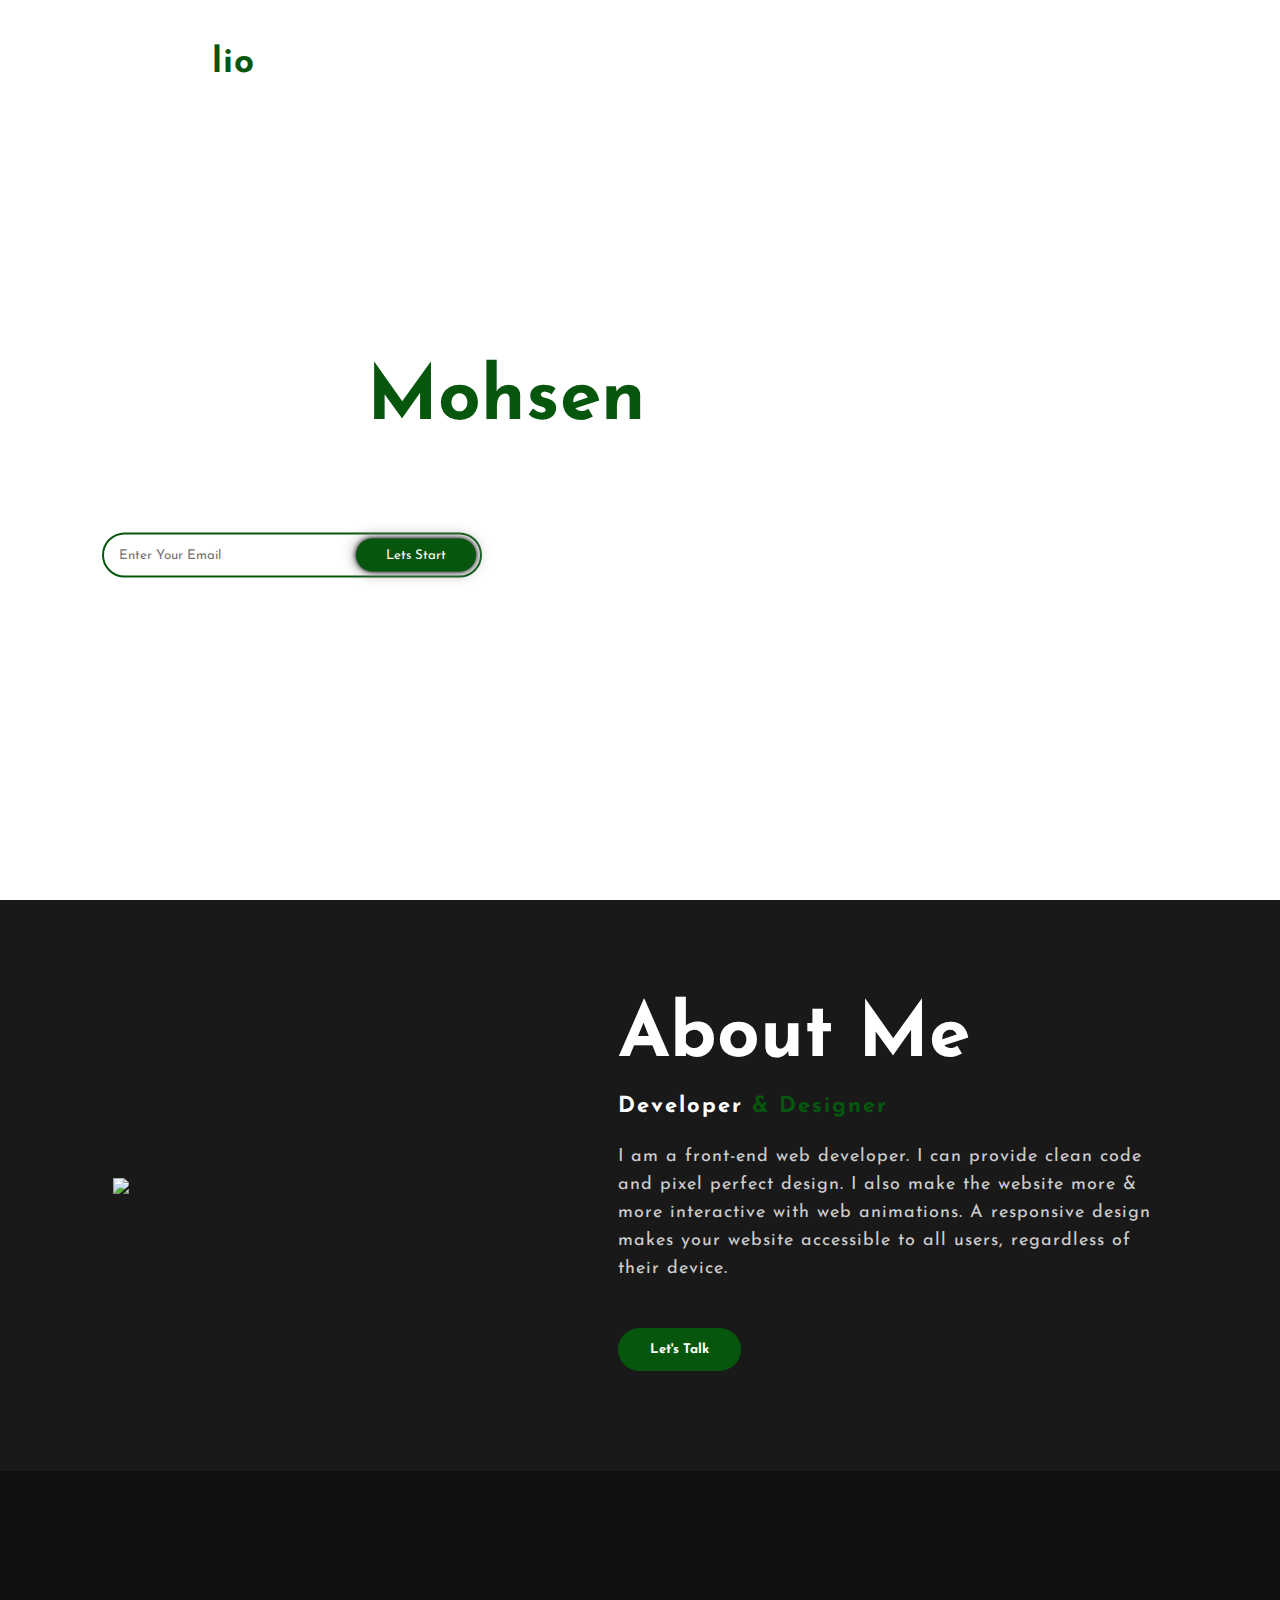
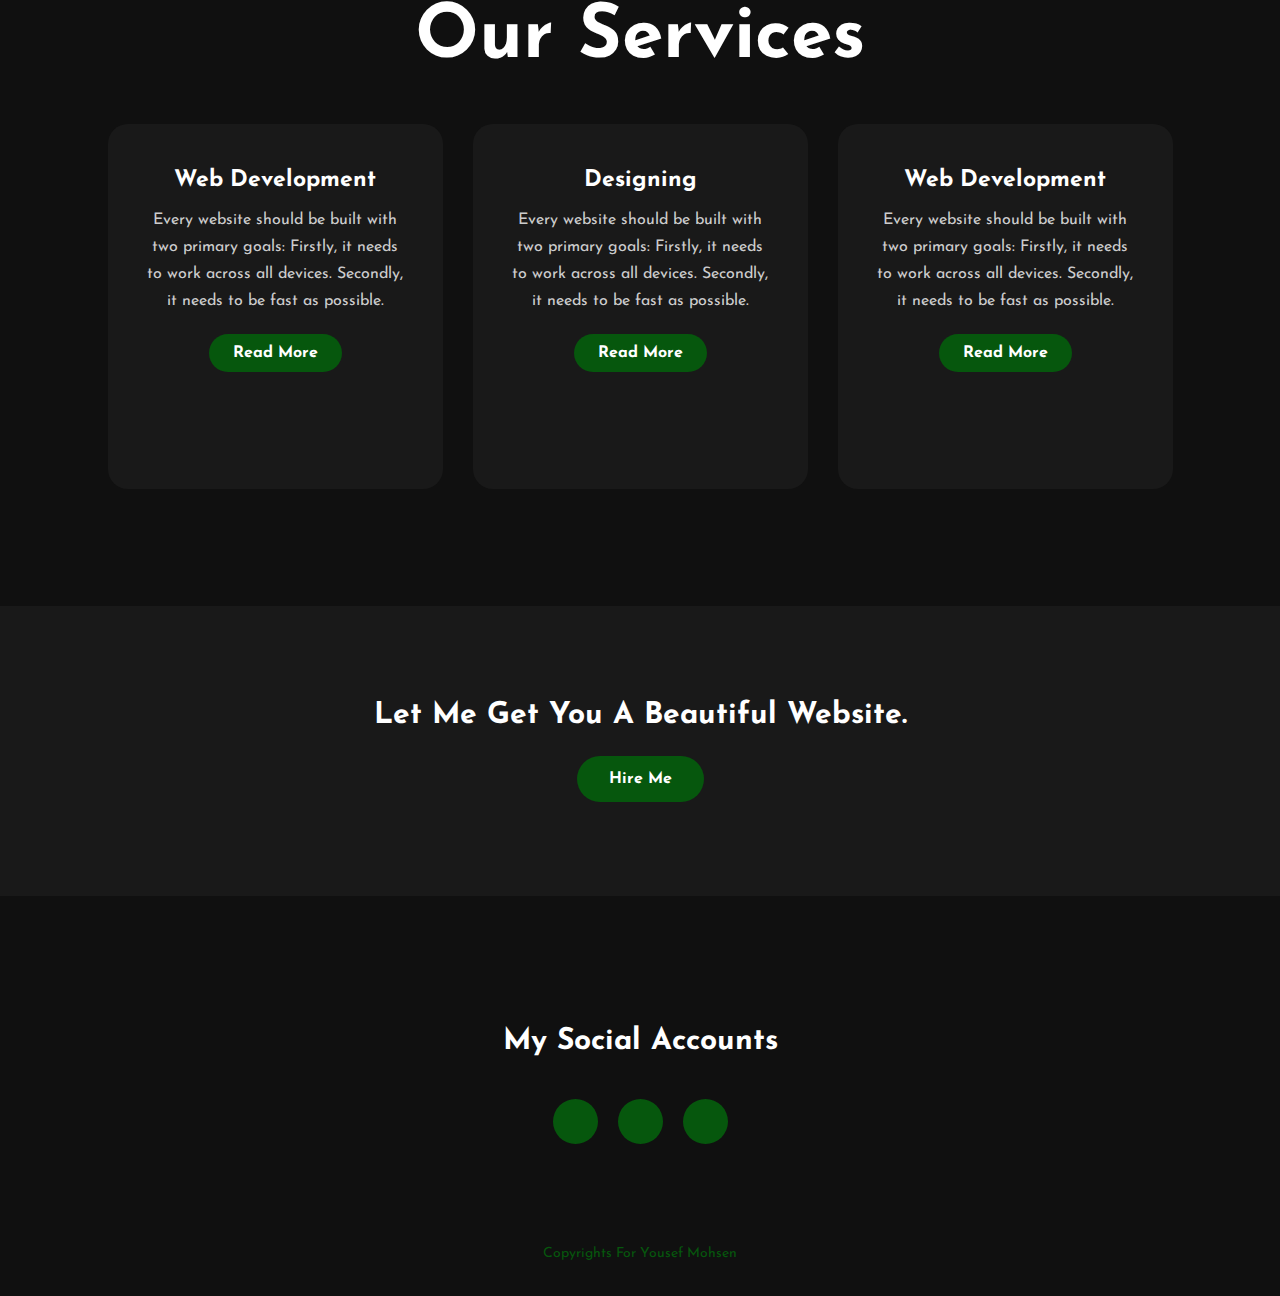
==== index.html @ 08e37d79 "Add files via upload" ====
<!DOCTYPE html>
<html>
<head>
	<title>Yousef's Portfolio</title>
	<link rel="stylesheet" type="text/css" href="style.css">

	<link rel="preconnect" href="https://fonts.gstatic.com">
  <link href="https://fonts.googleapis.com/css2?family=Josefin+Sans:ital,wght@0,100;0,200;0,300;0,400;0,500;0,600;0,700;1,100;1,200;1,300;1,400;1,500;1,600;1,700&display=swap" rel="stylesheet">

  <link rel="stylesheet" href="https://cdnjs.cloudflare.com/ajax/libs/font-awesome/5.15.3/css/all.min.css" integrity="sha512-iBBXm8fW90+nuLcSKlbmrPcLa0OT92xO1BIsZ+ywDWZCvqsWgccV3gFoRBv0z+8dLJgyAHIhR35VZc2oM/gI1w==" crossorigin="anonymous" referrerpolicy="no-referrer" />

</head>
<body>
	<!----hero Section start---->

	<div class="hero">
		<nav>
			<h2 class="logo">Portfo<span>lio</span></h2>
			<ul>
				<li><a href="#">Home</a></li>
				<li><a href="works.html">My Work</a></li>
				<li><a href="#service">Services</a></li>
				<li><a href="#">Skills</a></li>
				<li><a href="#contact">Contact Me</a></li>
			</ul>
		</nav>

		<div class="content">
			<h4>Hello, my name is</h4>
			<h1>Yousef <span>Mohsen</span></h1>
			<h3>I'am a Web Developer.</h3>
			<div class="newslatter">
				<form>
					<input type="email" name="email" id="mail" placeholder="Enter Your Email">
					<input type="submit" name="submit" value="Lets Start">
				</form>
			</div>
		</div>
	</div>

	<!----About section start---->
	<section class="about" id="about">
		<div class="main">
			<img src="img/main-img.png">
			<div class="about-text">
				<h2>About Me</h2>
				<h5>Developer <span>& Designer</span></h5>
				<p>I am a front-end web developer. I can provide clean code and pixel perfect design. I also make the website more & more interactive with web animations. A responsive design makes your website accessible to all users, regardless of their device.</p>
				<button type="button">Let's Talk</button>
			</div>
		</div>
	</section>

	<!-----service section start----------->
	<div class="service" id="service">
		<div class="title">
			<h2>Our Services</h2>
		</div>

		<div class="box">
			<div class="card">
				<i class="fas fa-bars"></i>
				<h5>Web Development</h5>
				<div class="pra">
					<p>Every website should be built with two primary goals: Firstly, it needs to work across all devices. Secondly, it needs to be fast as possible.</p>

					<p style="text-align: center;">
						<a class="button" href="#">Read More</a>
					</p>
				</div>
			</div>

			<div class="card">
				<i class="far fa-user"></i>
				<h5>Designing</h5>
				<div class="pra">
					<p>Every website should be built with two primary goals: Firstly, it needs to work across all devices. Secondly, it needs to be fast as possible.</p>

					<p style="text-align: center;">
						<a class="button" href="#">Read More</a>
					</p>
				</div>
			</div>

			<div class="card">
				<i class="far fa-bell"></i>
				<h5>Web Development</h5>
				<div class="pra">
					<p>Every website should be built with two primary goals: Firstly, it needs to work across all devices. Secondly, it needs to be fast as possible.</p>

					<p style="text-align: center;">
						<a class="button" href="#">Read More</a>
					</p>
				</div>
			</div>
		</div>
	</div>

	<!------Contact Me------>
	<div class="contact-me" id="contact">
		<p>Let Me Get You A Beautiful Website.</p>
		<a class="button-two" href="https://www.linkedin.com/in/yousef-mohsen-07b98b237/">Hire Me</a>
	</div>

	<!------footer start--------->
	<footer>
		<p>My Social Accounts</p>
		<div class="social">
			<a href="https://www.facebook.com/yousef.mohsen.9465177/"><i class="fab fa-facebook-f"></i></a>
			<a href="https://discord.gg/Jj6THdcC"><i class="fab fa-discord"></i></a>
			<a href="https://twitter.com/YousefM56063625"><i class="fab fa-twitter-square"></i></a>
		</div>
		<p class="end">Copyrights For Yousef Mohsen</p>
	</footer>
</body>
</html>
---- style.css ----
*{
	padding: 0;
	margin: 0;
	font-family: 'Josefin Sans', sans-serif;
	box-sizing: border-box;
}
.hero{
	height: 100vh;
	width: 100%;
	background-image: url(img/bg.jpg);
	background-size: cover;
	background-position: center;
}
nav{
	display: flex;
	align-items: center;
	justify-content: space-between;
	padding-top: 45px;
	padding-left: 8%;
	padding-right: 8%;
}
.logo{
	color: white;
	font-size: 35px;
	letter-spacing: 1px;
	cursor: pointer;
}
span{
	color: #06570d;
}
nav ul li{
	list-style-type: none;
	display: inline-block;
	padding: 10px  25px;
}
nav ul li a{
	color: white;
	text-decoration: none;
	font-weight: bold;
	text-transform: capitalize;
}
nav ul li a:hover{
	color: #06570d;
	transition: .4s;
}
.btn{
	background-color:#06570d;
	color: white;
	text-decoration: none;
	border: 2px solid transparent;
	font-weight: bold;
	padding: 10px 25px;
	border-radius: 30px;
	transition: transform .4s; 
}
.btn:hover{
	transform: scale(1.2);
}
.content{
	position: absolute;
	top: 50%;
	left:8%;
	transform: translateY(-50%);
}
h1{
	color: white;
	margin: 20px 0px 20px;
	font-size: 75px;
}
h3{
	color: white;
	font-size: 25px;
	margin-bottom: 50px;
}
h4{
	color: rgba(255, 255, 255, 0.8);
	letter-spacing: 2px;
	font-size: 20px;
}
.newslatter form{
	width: 380px;
	max-width: 100%;
	position: relative;
}
.newslatter form input:first-child{
	display: inline-block;
	width: 100%;
	padding: 14px 130px 14px 15px;
	border: 2px solid #06570d;
	outline: none;
	border-radius: 30px;
}
.newslatter form input:last-child{
	position: absolute;
	display: inline-block;
	outline: none;
	border: none;
	padding: 10px 30px;
	border-radius: 30px;
	background-color:#06570d;
	color: white;
	box-shadow: 0px 0px 5px #000, 0px 0px 15px #858585;
	top: 6px;
	right: 6px; 
}

.about{
	width: 100%;
	padding: 100px 0px;
	background-color: #191919;
}
.about img{
	height: auto;
	width: 430px;
}
.about-text{
	width: 550px;
}
.main{
	width: 1130px;
	max-width: 95%;
	margin: 0 auto;
	display: flex;
	align-items: center;
	justify-content: space-around;
}
.about-text h2{
	color: white;
	font-size: 75px;
	text-transform: capitalize;
	margin-bottom: 20px;
}
.about-text h5{
	color: white;
	letter-spacing: 2px;
	font-size: 22px;
	margin-bottom: 25px;
	text-transform: capitalize;
}
.about-text p{
	color: rgba(255, 255, 255, 0.8);
	letter-spacing: 1px;
	line-height: 28px;
	font-size: 18px;
	margin-bottom: 45px;
}
button{
	background-color:#06570d;
	color: white;
	text-decoration: none;
	border: 2px solid transparent;
	font-weight: bold;
	padding: 13px 30px;
	border-radius: 30px;
	transition: .4s; 
}
button:hover{
	background-color: transparent;
	border: 2px solid #06570d;
	cursor: pointer;
}

.service{
	background: #101010;
	width: 100%;
	padding: 100px 0px;
}
.title h2{
	color: white;
	font-size: 75px;
	width: 1130px;
	margin: 30px auto;
	text-align: center;
}
.box{
	display: flex;
	justify-content: center;
	align-items: center;
	min-height: 400px;
}
.card{
	height: 365px;
	width: 335px;
	padding: 20px 35px;
	background: #191919;
	border-radius: 20px;
	margin: 15px;
	position: relative;
	overflow: hidden;
	text-align: center;
}
.card i{
	font-size: 50px;
	display: block;
	text-align: center;
	margin: 25px 0px;
	color: #06570d;

}
h5{
	color: white;
	font-size: 23px;
	margin-bottom: 15px;
}
.pra p{
	color: rgba(255, 255, 255, 0.8);
	font-size: 16px;
	line-height: 27px;
	margin-bottom: 25px;
}
.card .button{
	background-color:#06570d;
	color: white;
	text-decoration: none;
	border: 2px solid transparent;
	font-weight: bold;
	padding: 9px 22px;
	border-radius: 30px;
	transition: .4s; 
}
.card .button:hover{
	background-color: transparent;
	border: 2px solid #06570d;
	cursor: pointer;
}
.contact-me{
	width: 100%;
	height: 290px;
	background: #191919;
	display: flex;
	align-items: center;
	flex-direction: column;
	justify-content: center;
}
.contact-me p{
	color: white;
	font-size: 30px;
	font-weight: bold;
	margin-bottom: 25px;
}
.contact-me .button-two{
	background-color:#06570d;
	color: white;
	text-decoration: none;
	border: 2px solid transparent;
	font-weight: bold;
	padding: 13px 30px;
	border-radius: 30px;
	transition: .4s; 
}
.contact-me .button-two:hover{
	background-color: transparent;
	border: 2px solid #06570d;
	cursor: pointer;
}
footer{
	position: relative;
	width: 100%;
	height: 400px;
	background: #101010;
	display: flex;
	flex-direction: column;
	align-items: center;
	justify-content: center;
}
footer p:nth-child(1){
	font-size: 30px;
	color: white;
	margin-bottom: 20px;
	font-weight: bold;
}
footer p:nth-child(2){
	color: white;
	font-size: 17px;
	width: 500px;
	text-align: center;
	line-height: 26px;
}
.social{
	display: flex;
}
.social a{
	width: 45px;
	height: 45px;
	display: flex;
	align-items: center;
	justify-content: center;
	background:  #06570d;
	border-radius: 50%;
	margin: 22px 10px;
	color: white;
	text-decoration: none;
	font-size: 20px;
}
.social a:hover{
	transform: scale(1.3);
	transition: .3s;
}
.end{
	position: absolute;
	color:#06570d;
	bottom: 35px;
	font-size: 14px; 
}
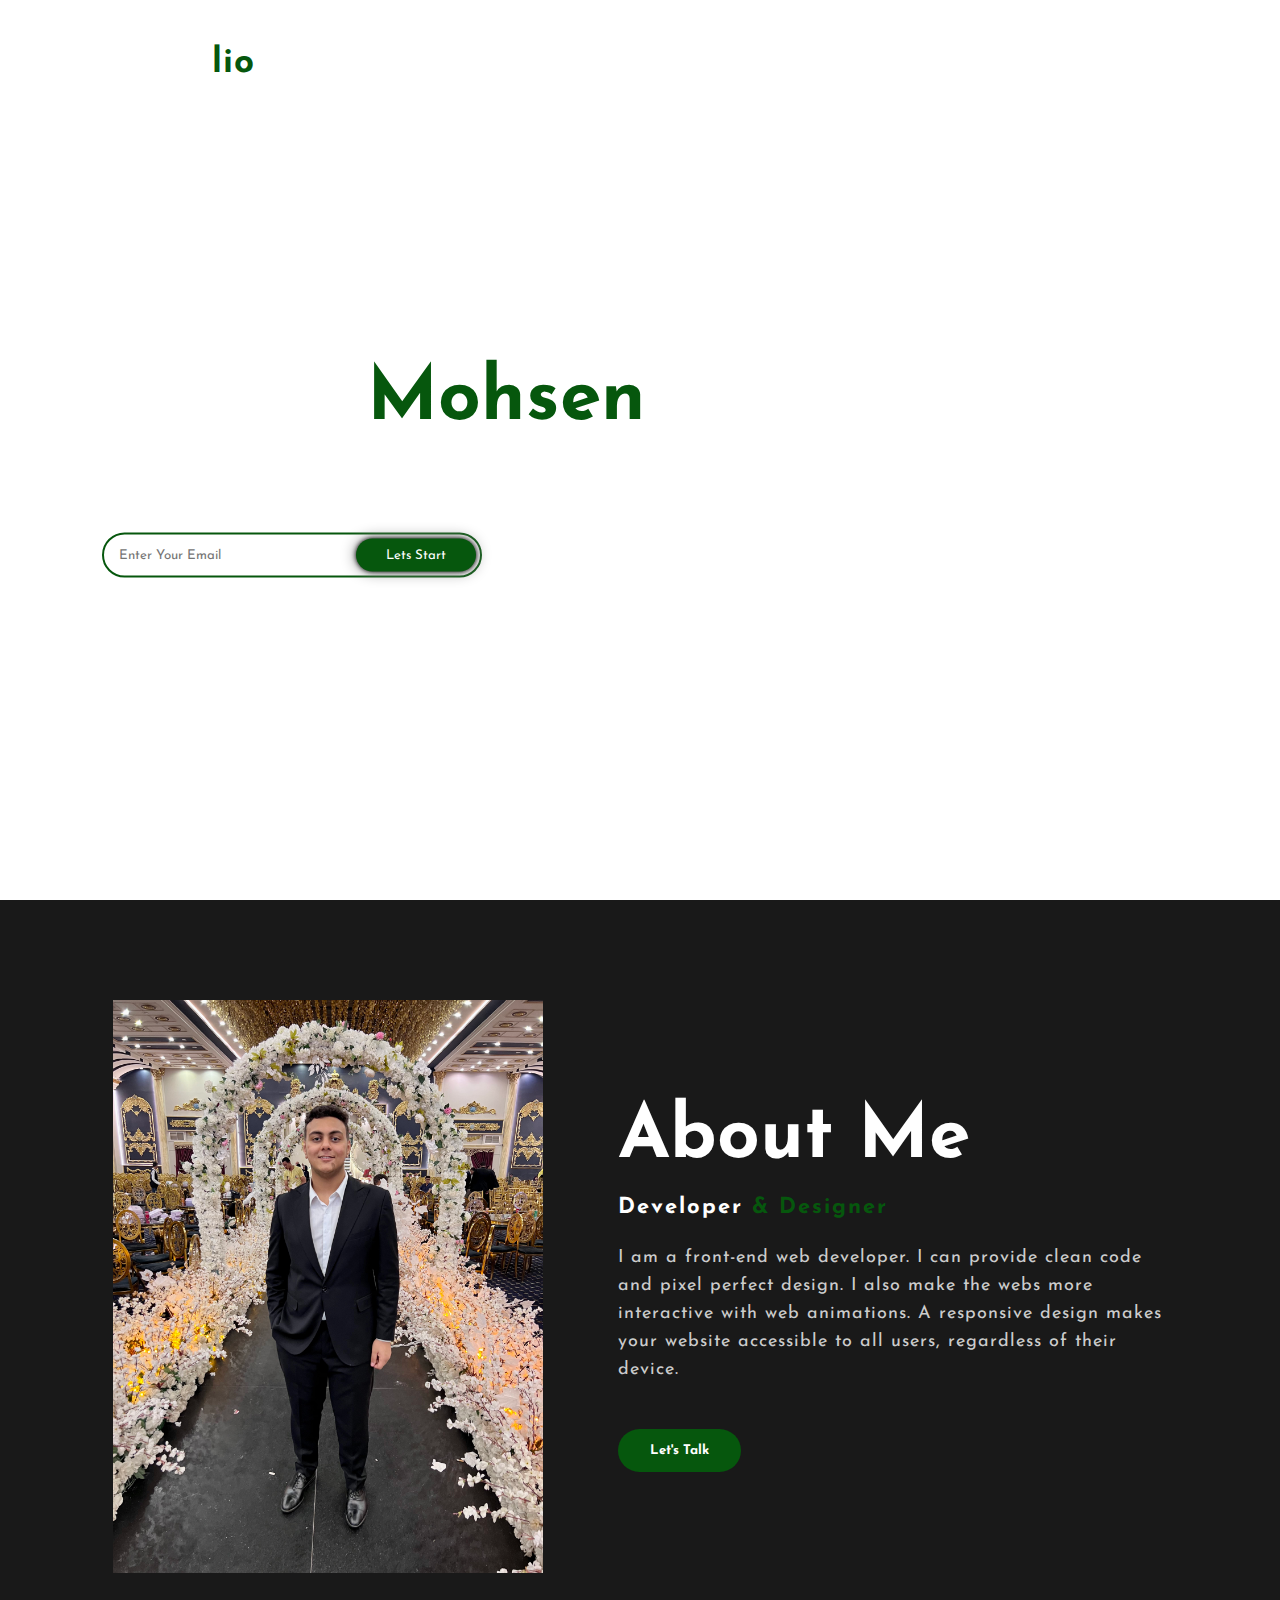
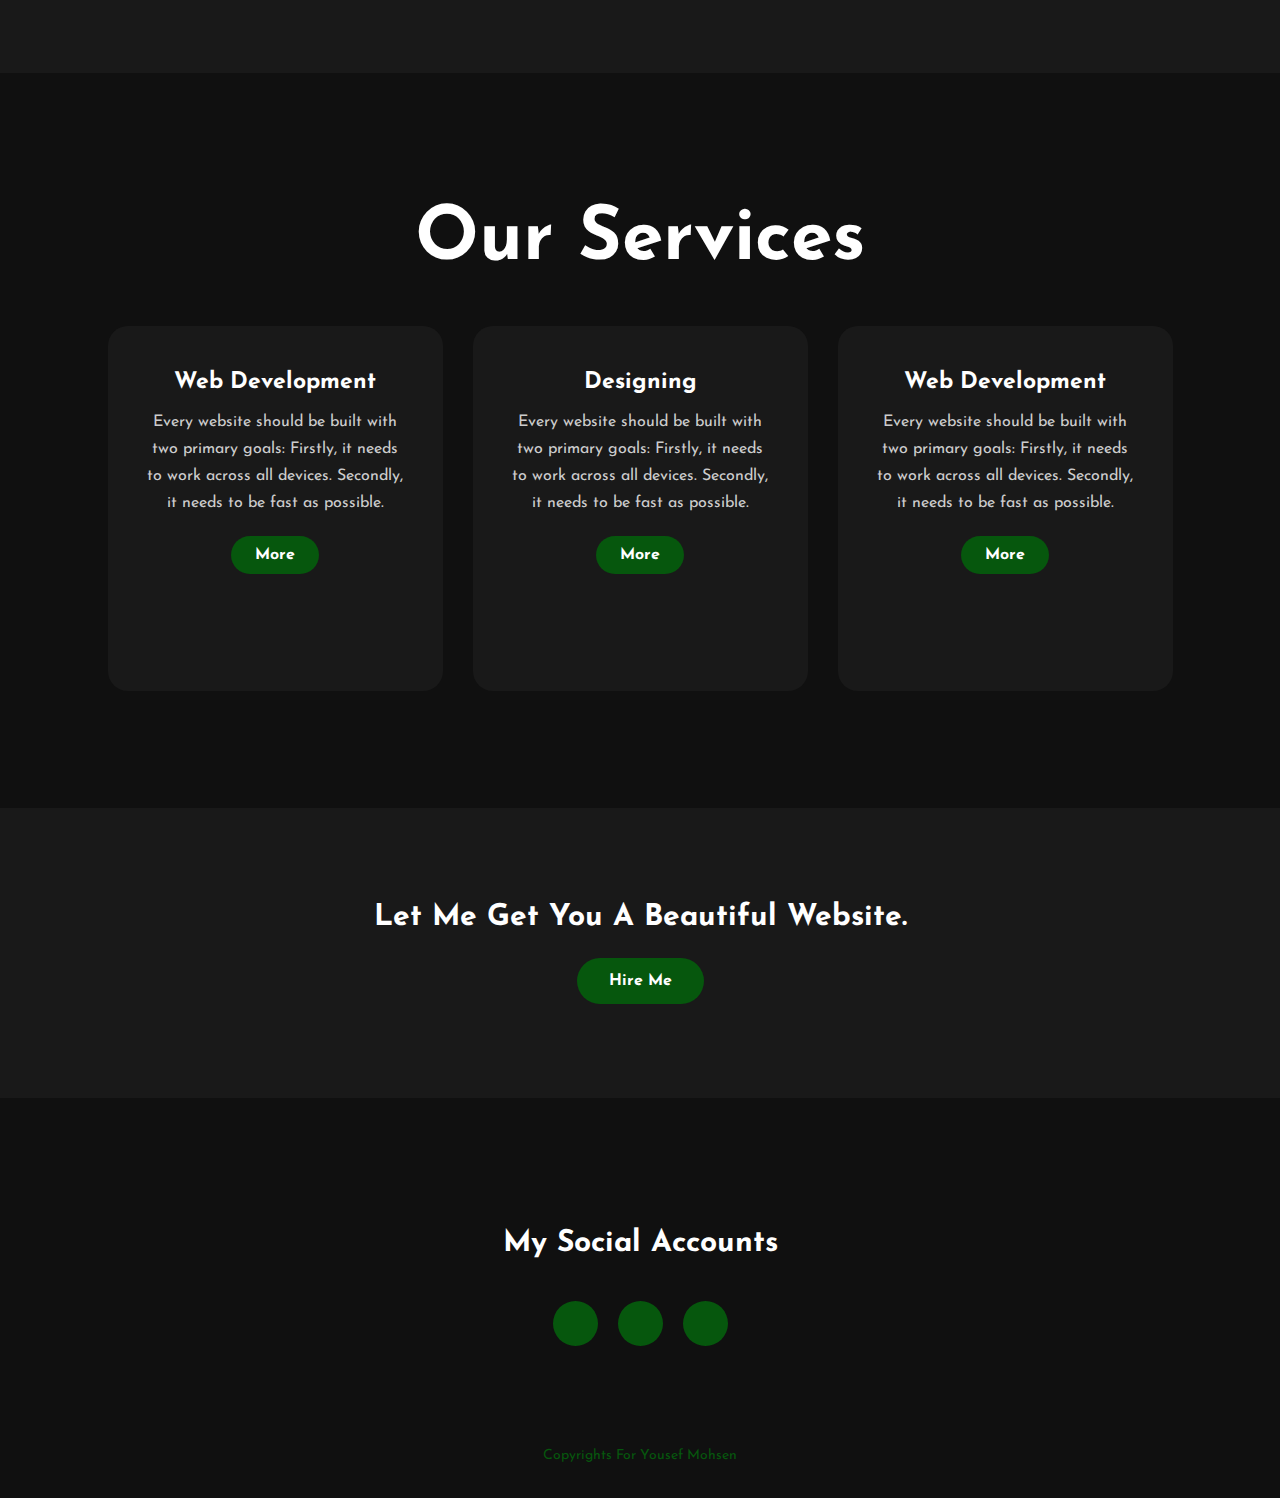
==== commit 66204cb2: "Update index.html" ====
--- a/index.html
+++ b/index.html
@@ -45,7 +45,7 @@
 			<div class="about-text">
 				<h2>About Me</h2>
 				<h5>Developer <span>& Designer</span></h5>
-				<p>I am a front-end web developer. I can provide clean code and pixel perfect design. I also make the website more & more interactive with web animations. A responsive design makes your website accessible to all users, regardless of their device.</p>
+				<p>I am a front-end web developer. I can provide clean code and pixel perfect design. I also make the webs more interactive with web animations. A responsive design makes your website accessible to all users, regardless of their device.</p>
 				<button type="button">Let's Talk</button>
 			</div>
 		</div>
@@ -65,7 +65,7 @@
 					<p>Every website should be built with two primary goals: Firstly, it needs to work across all devices. Secondly, it needs to be fast as possible.</p>
 
 					<p style="text-align: center;">
-						<a class="button" href="#">Read More</a>
+						<a class="button" href="Works.html">More</a>
 					</p>
 				</div>
 			</div>
@@ -77,7 +77,7 @@
 					<p>Every website should be built with two primary goals: Firstly, it needs to work across all devices. Secondly, it needs to be fast as possible.</p>
 
 					<p style="text-align: center;">
-						<a class="button" href="#">Read More</a>
+						<a class="button" href="Works.html">More</a>
 					</p>
 				</div>
 			</div>
@@ -89,7 +89,7 @@
 					<p>Every website should be built with two primary goals: Firstly, it needs to work across all devices. Secondly, it needs to be fast as possible.</p>
 
 					<p style="text-align: center;">
-						<a class="button" href="#">Read More</a>
+						<a class="button" href="Works.html">More</a>
 					</p>
 				</div>
 			</div>
@@ -113,4 +113,4 @@
 		<p class="end">Copyrights For Yousef Mohsen</p>
 	</footer>
 </body>
-</html>+</html>
